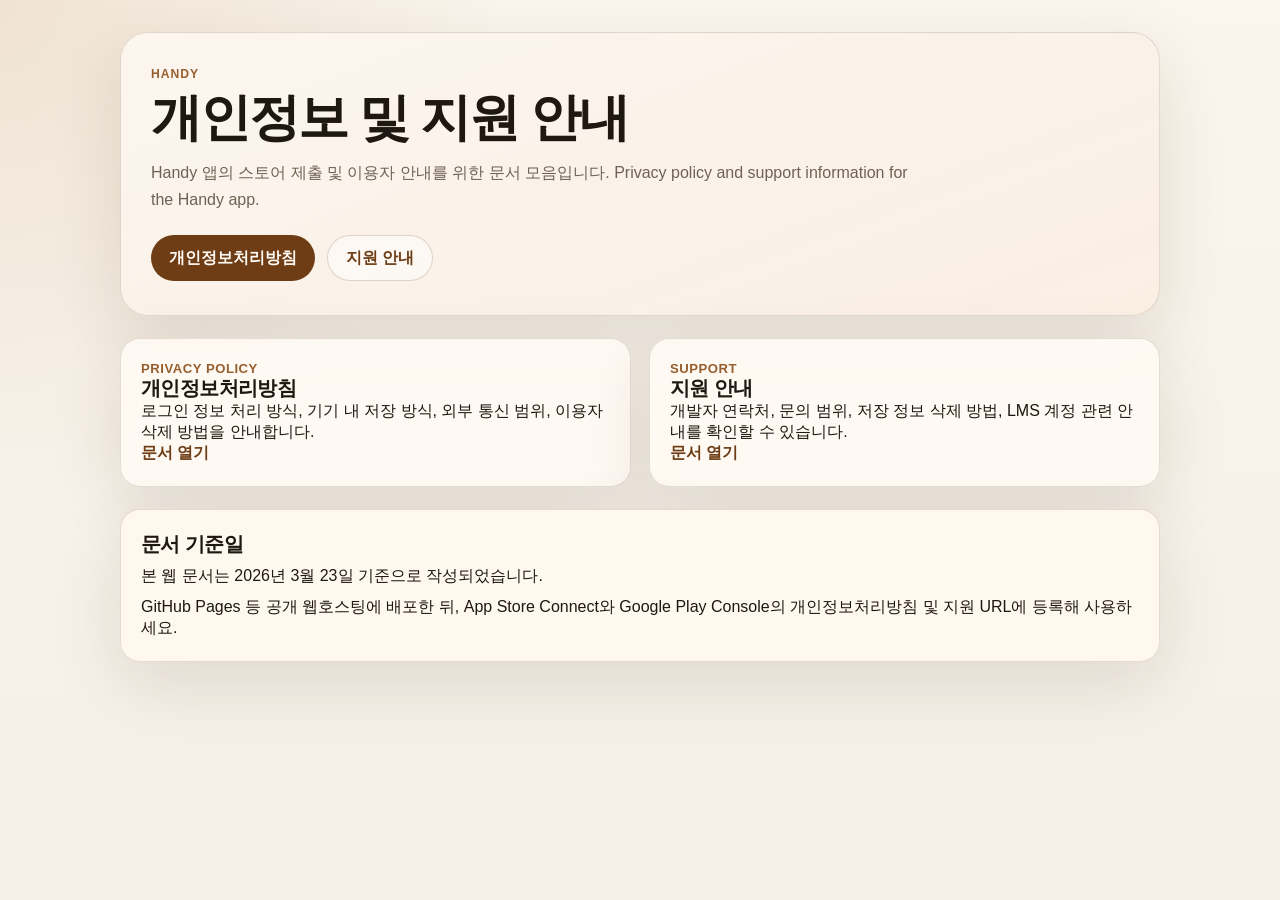
==== docs/index.html @ 39e27a3e "add DOCS" ====
<!doctype html>
<html lang="ko">
<head>
    <meta charset="utf-8">
    <meta name="viewport" content="width=device-width, initial-scale=1">
    <title>Handy Legal and Support</title>
    <meta
        name="description"
        content="Handy 앱의 개인정보처리방침과 지원 안내 페이지입니다."
    >
    <link rel="stylesheet" href="./styles.css">
</head>
<body>
    <main class="shell">
        <section class="hero">
            <p class="eyebrow">Handy</p>
            <h1>개인정보 및 지원 안내</h1>
            <p class="lede">
                Handy 앱의 스토어 제출 및 이용자 안내를 위한 문서 모음입니다.
                Privacy policy and support information for the Handy app.
            </p>
            <div class="hero-actions">
                <a class="button" href="./privacy/">개인정보처리방침</a>
                <a class="button button-secondary" href="./support/">지원 안내</a>
            </div>
        </section>

        <section class="grid">
            <article class="card">
                <p class="card-label">Privacy Policy</p>
                <h2>개인정보처리방침</h2>
                <p>
                    로그인 정보 처리 방식, 기기 내 저장 방식, 외부 통신 범위,
                    이용자 삭제 방법을 안내합니다.
                </p>
                <a class="text-link" href="./privacy/">문서 열기</a>
            </article>

            <article class="card">
                <p class="card-label">Support</p>
                <h2>지원 안내</h2>
                <p>
                    개발자 연락처, 문의 범위, 저장 정보 삭제 방법,
                    LMS 계정 관련 안내를 확인할 수 있습니다.
                </p>
                <a class="text-link" href="./support/">문서 열기</a>
            </article>
        </section>

        <section class="note-card">
            <h2>문서 기준일</h2>
            <p>본 웹 문서는 2026년 3월 23일 기준으로 작성되었습니다.</p>
            <p>
                GitHub Pages 등 공개 웹호스팅에 배포한 뒤, App Store Connect와
                Google Play Console의 개인정보처리방침 및 지원 URL에 등록해 사용하세요.
            </p>
        </section>
    </main>
</body>
</html>
---- docs/styles.css ----
:root {
    color-scheme: light;
    --bg: #f4f0e8;
    --panel: rgba(255, 250, 244, 0.92);
    --panel-strong: rgba(255, 248, 239, 0.98);
    --text: #1f1812;
    --muted: #6f6255;
    --line: rgba(70, 45, 24, 0.14);
    --accent: #975f2f;
    --accent-strong: #6e3d15;
    --shadow: 0 24px 70px rgba(73, 39, 17, 0.12);
    --radius-lg: 28px;
    --radius-md: 20px;
    --radius-sm: 12px;
    --max-width: 1040px;
}

* {
    box-sizing: border-box;
}

html {
    font-size: 16px;
}

body {
    margin: 0;
    min-height: 100vh;
    font-family: "Pretendard", "Apple SD Gothic Neo", "Noto Sans KR", sans-serif;
    color: var(--text);
    background:
        radial-gradient(circle at top left, rgba(194, 143, 92, 0.18), transparent 32%),
        linear-gradient(180deg, #faf5ed 0%, var(--bg) 100%);
}

a {
    color: inherit;
}

.shell {
    width: min(calc(100% - 32px), var(--max-width));
    margin: 0 auto;
    padding: 32px 0 56px;
}

.hero,
.card,
.note-card {
    backdrop-filter: blur(10px);
    box-shadow: var(--shadow);
}

.hero {
    background: linear-gradient(160deg, rgba(252, 246, 239, 0.98), rgba(249, 238, 226, 0.96));
    border: 1px solid var(--line);
    border-radius: var(--radius-lg);
    padding: 34px 30px;
}

.hero-compact {
    margin-bottom: 22px;
}

.eyebrow {
    margin: 0 0 10px;
    color: var(--accent);
    font-weight: 700;
    letter-spacing: 0.08em;
    text-transform: uppercase;
    font-size: 0.76rem;
}

h1,
h2,
p,
ul {
    margin: 0;
}

h1 {
    font-size: clamp(2rem, 4vw, 3.5rem);
    line-height: 1.05;
    letter-spacing: -0.04em;
}

h2 {
    font-size: 1.28rem;
    line-height: 1.2;
    letter-spacing: -0.03em;
}

.lede {
    margin-top: 14px;
    max-width: 760px;
    color: var(--muted);
    font-size: 1rem;
    line-height: 1.7;
}

.hero-actions {
    display: flex;
    flex-wrap: wrap;
    gap: 12px;
    margin-top: 22px;
}

.button,
.button-secondary {
    display: inline-flex;
    align-items: center;
    justify-content: center;
    min-height: 46px;
    padding: 0 18px;
    border-radius: 999px;
    text-decoration: none;
    font-weight: 700;
}

.button {
    background: var(--accent-strong);
    color: #fffaf3;
}

.button-secondary {
    border: 1px solid rgba(110, 61, 21, 0.2);
    background: rgba(255, 255, 255, 0.45);
    color: var(--accent-strong);
}

.grid,
.content-grid {
    display: grid;
    grid-template-columns: repeat(2, minmax(0, 1fr));
    gap: 18px;
    margin-top: 22px;
}

.card,
.note-card {
    background: var(--panel);
    border: 1px solid var(--line);
    border-radius: var(--radius-md);
    padding: 22px 20px;
}

.section-card {
    display: flex;
    flex-direction: column;
    gap: 12px;
}

.card-label {
    color: var(--accent);
    font-size: 0.82rem;
    font-weight: 700;
    letter-spacing: 0.04em;
    text-transform: uppercase;
}

.text-link,
.back-link {
    color: var(--accent-strong);
    text-decoration: none;
    font-weight: 700;
}

.text-link {
    margin-top: 18px;
}

.back-link {
    display: inline-block;
    margin-bottom: 18px;
}

.note-card {
    margin-top: 22px;
    background: var(--panel-strong);
    display: flex;
    flex-direction: column;
    gap: 10px;
}

.summary-list {
    display: grid;
    grid-template-columns: repeat(3, minmax(0, 1fr));
    gap: 12px;
    margin-top: 24px;
}

.summary-item {
    padding: 14px 14px 15px;
    border-radius: var(--radius-sm);
    background: rgba(255, 255, 255, 0.52);
    border: 1px solid rgba(110, 61, 21, 0.08);
}

.summary-label {
    display: block;
    margin-bottom: 8px;
    color: var(--muted);
    font-size: 0.84rem;
}

.list {
    padding-left: 20px;
    color: var(--text);
    line-height: 1.7;
}

.list li + li {
    margin-top: 6px;
}

.contact-block {
    display: grid;
    gap: 6px;
    padding: 14px 16px;
    border-radius: var(--radius-sm);
    background: rgba(255, 255, 255, 0.46);
    border: 1px solid rgba(110, 61, 21, 0.08);
}

.muted {
    color: var(--muted);
    line-height: 1.7;
}

.section-card p {
    line-height: 1.7;
}

@media (max-width: 820px) {
    .grid,
    .content-grid,
    .summary-list {
        grid-template-columns: 1fr;
    }

    .hero {
        padding: 28px 22px;
    }

    .shell {
        width: min(calc(100% - 22px), var(--max-width));
        padding-top: 18px;
        padding-bottom: 28px;
    }
}
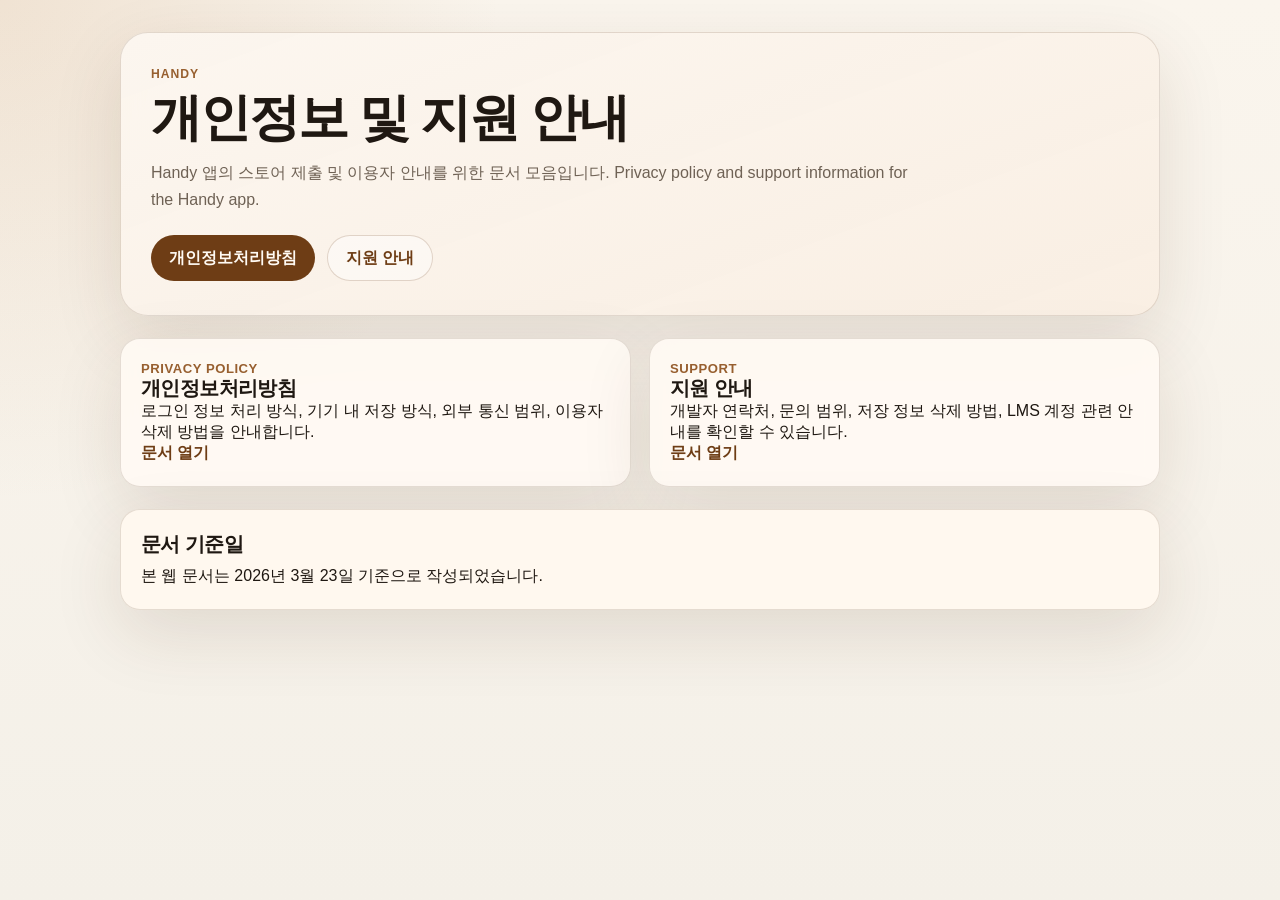
==== commit c5caddf2: "Update index.html" ====
--- a/docs/index.html
+++ b/docs/index.html
@@ -50,10 +50,6 @@
         <section class="note-card">
             <h2>문서 기준일</h2>
             <p>본 웹 문서는 2026년 3월 23일 기준으로 작성되었습니다.</p>
-            <p>
-                GitHub Pages 등 공개 웹호스팅에 배포한 뒤, App Store Connect와
-                Google Play Console의 개인정보처리방침 및 지원 URL에 등록해 사용하세요.
-            </p>
         </section>
     </main>
 </body>
